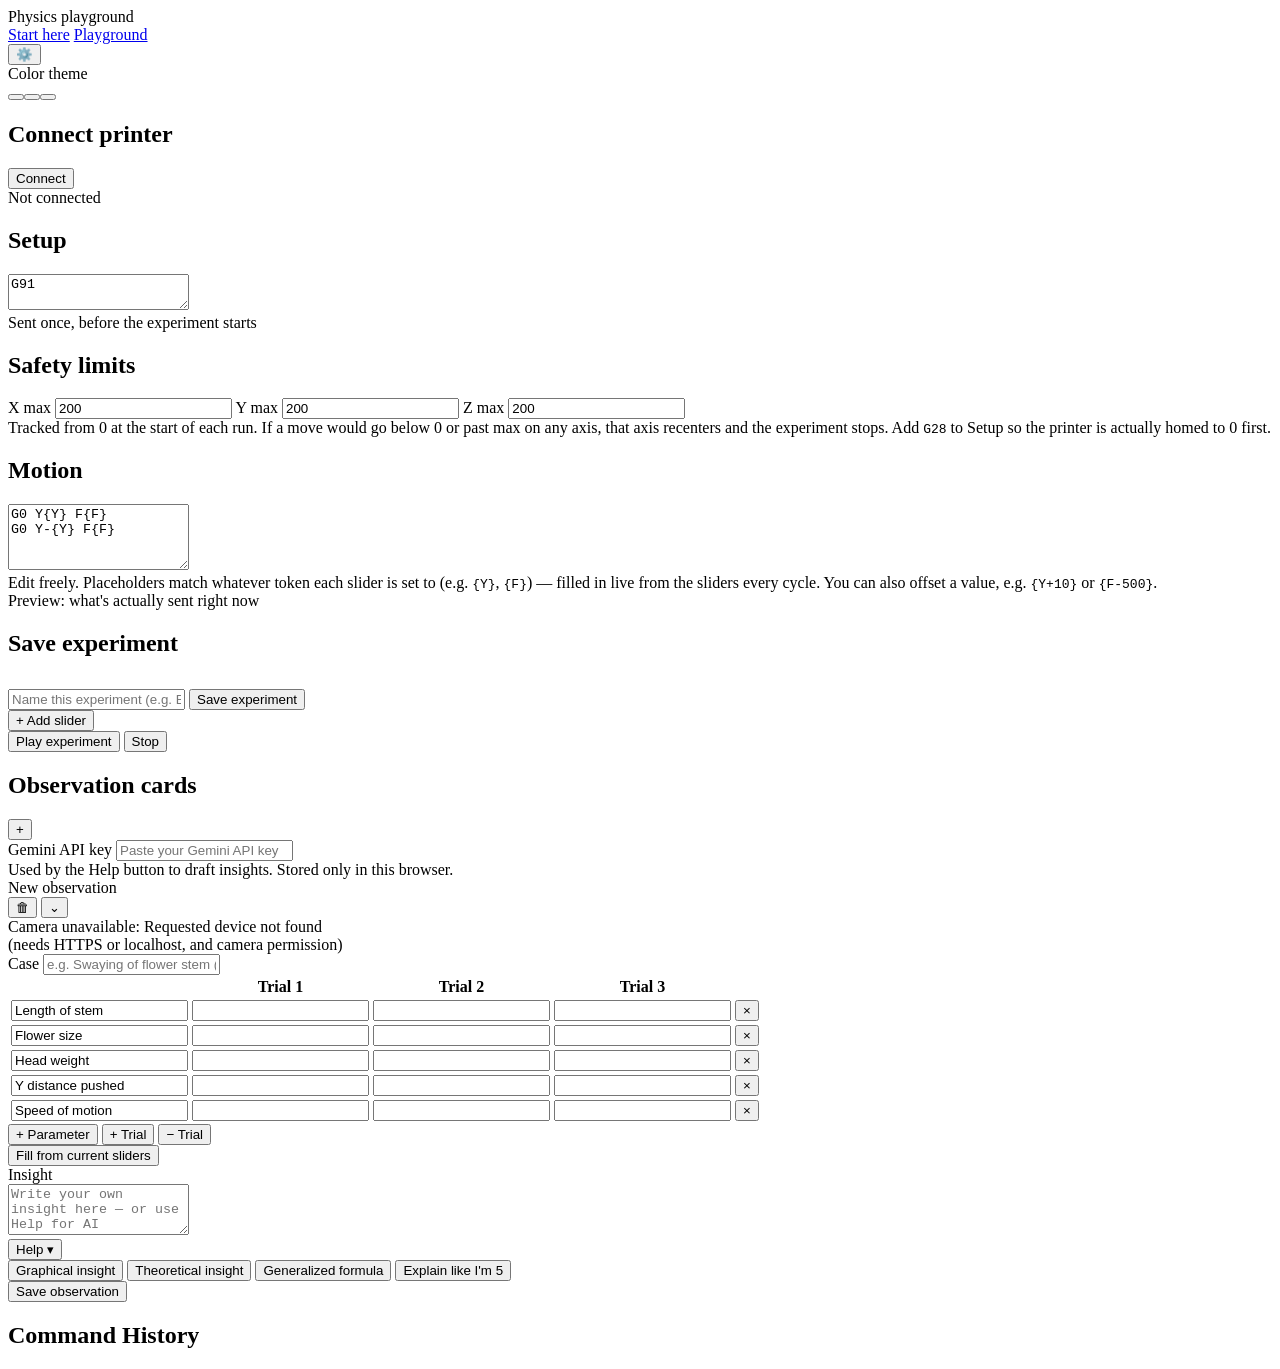
==== playground.html @ 81c15a63 "Rename playground (1).html to playground.html" ====
<!DOCTYPE html>
<html lang="en">
<head>
    <meta charset="utf-8" />
    <link rel="stylesheet" href="style.css">
    <link rel="preconnect" href="https://fonts.googleapis.com">
    <link rel="preconnect" href="https://fonts.gstatic.com" crossorigin>
    <link href="https://fonts.googleapis.com/css2?family=Open+Sans:wght@300;400;500;600;700&display=swap" rel="stylesheet">
    <title>Physics Playground</title>
    <script>
        // apply saved theme before first paint, so there's no flash of default colors
        (function(){
            try{
                var t = JSON.parse(localStorage.getItem("physicsPlaygroundTheme"));
                if(t){
                    document.documentElement.style.setProperty("--header-color", t.header);
                    document.documentElement.style.setProperty("--accent-color", t.accent);
                }
            }catch(e){}
        })();
    </script>
</head>
<body>

    <header class="topbar">
        <span class="topbar-title">Physics playground</span>
        <nav class="topnav">
            <a href="index.html" class="nav-pill nav-pill-filled">Start here</a>
            <a href="playground.html" class="nav-pill nav-pill-outline">Playground</a>
        </nav>
    </header>

    <div id="templateLabel" class="template-label"></div>

    <div class="grid">

        <!-- LEFT COLUMN -->
        <div class="col left-col">

            <div class="panel">
                <h2>Connect printer</h2>
                <button id="connectButton" class="outline-btn">Connect</button>
                <div id="connectStatus" class="status">Not connected</div>
            </div>

            <div class="panel">
                <h2>Setup</h2>
                <textarea id="setupInput" class="code-box" rows="2">G91</textarea>
                <div class="hint">Sent once, before the experiment starts</div>
            </div>

            <div class="panel">
                <h2>Safety limits</h2>
                <div class="limits-row">
                    <label>X max <input type="number" id="limitX" value="200"></label>
                    <label>Y max <input type="number" id="limitY" value="200"></label>
                    <label>Z max <input type="number" id="limitZ" value="200"></label>
                </div>
                <div class="hint">Tracked from 0 at the start of each run. If a move would go below 0 or past max on any axis, that axis recenters and the experiment stops. Add <code>G28</code> to Setup so the printer is actually homed to 0 first.</div>
            </div>

            <div class="panel">
                <h2>Motion</h2>
                <textarea id="motionInput" class="code-box" rows="4">G0 Y{Y} F{F}
G0 Y-{Y} F{F}</textarea>
                <div class="hint">Edit freely. Placeholders match whatever token each slider is set to (e.g. <code>{Y}</code>, <code>{F}</code>) — filled in live from the sliders every cycle. You can also offset a value, e.g. <code>{Y+10}</code> or <code>{F-500}</code>.</div>
                <div id="motionPreview" class="code-box motion-preview"></div>
                <div class="hint">Preview: what's actually sent right now</div>
            </div>

            <div class="panel">
                <h2>Save experiment</h2>
                <input type="text" id="experimentNameInput" class="case-input" placeholder="Name this experiment (e.g. Bridge sway test)">
                <button type="button" id="saveExperimentBtn" class="outline-btn" style="margin-top:12px;">Save experiment</button>
                <div id="saveExperimentStatus" class="hint"></div>
            </div>

        </div>

        <!-- RIGHT COLUMN -->
        <div class="col right-col">

            <div id="slidersContainer"></div>

            <button id="addSliderButton" type="button" class="add-slider-btn">+ Add slider</button>

            <div class="play-row">
                <button id="playButton" class="play-btn">Play experiment</button>
                <button id="stopButton" class="stop-btn">Stop</button>
            </div>

        </div>

        <!-- OBSERVATION COLUMN -->
        <div class="col obs-col">
            <div class="obs-header">
                <h2>Observation cards</h2>
                <button id="addCardButton" class="add-card-btn" title="Add new card">+</button>
            </div>
            <div class="ai-settings">
                <label for="geminiKey">Gemini API key</label>
                <input type="password" id="geminiKey" placeholder="Paste your Gemini API key">
                <div class="hint">Used by the Help button to draft insights. Stored only in this browser.</div>
            </div>
            <div id="cardsContainer"></div>
        </div>

    </div>

    <div class="panel console-panel">
        <h2>Command History</h2>
        <div id="console"></div>
    </div>

    <script src="theme.js"></script>
    <script src="sketch.js?v=16"></script>
    <script src="observation.js?v=14"></script>
</body>
</html>
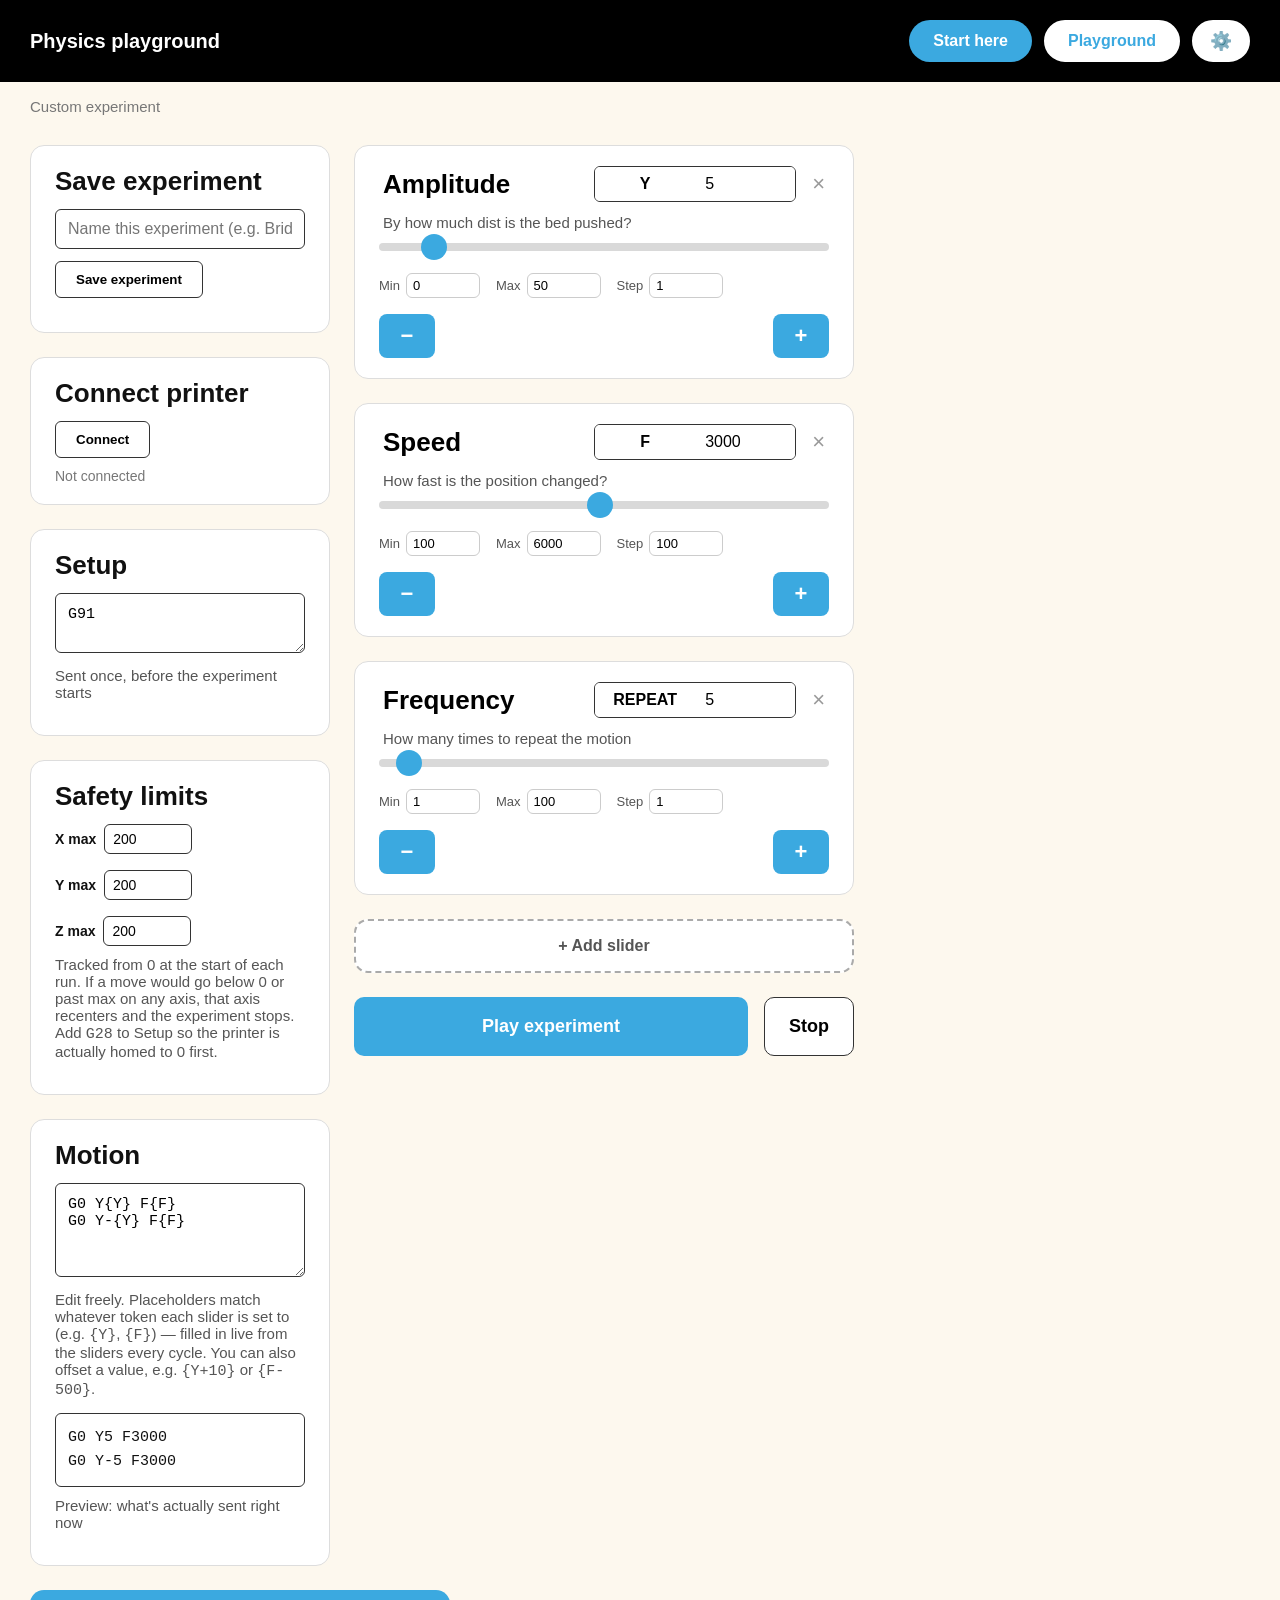
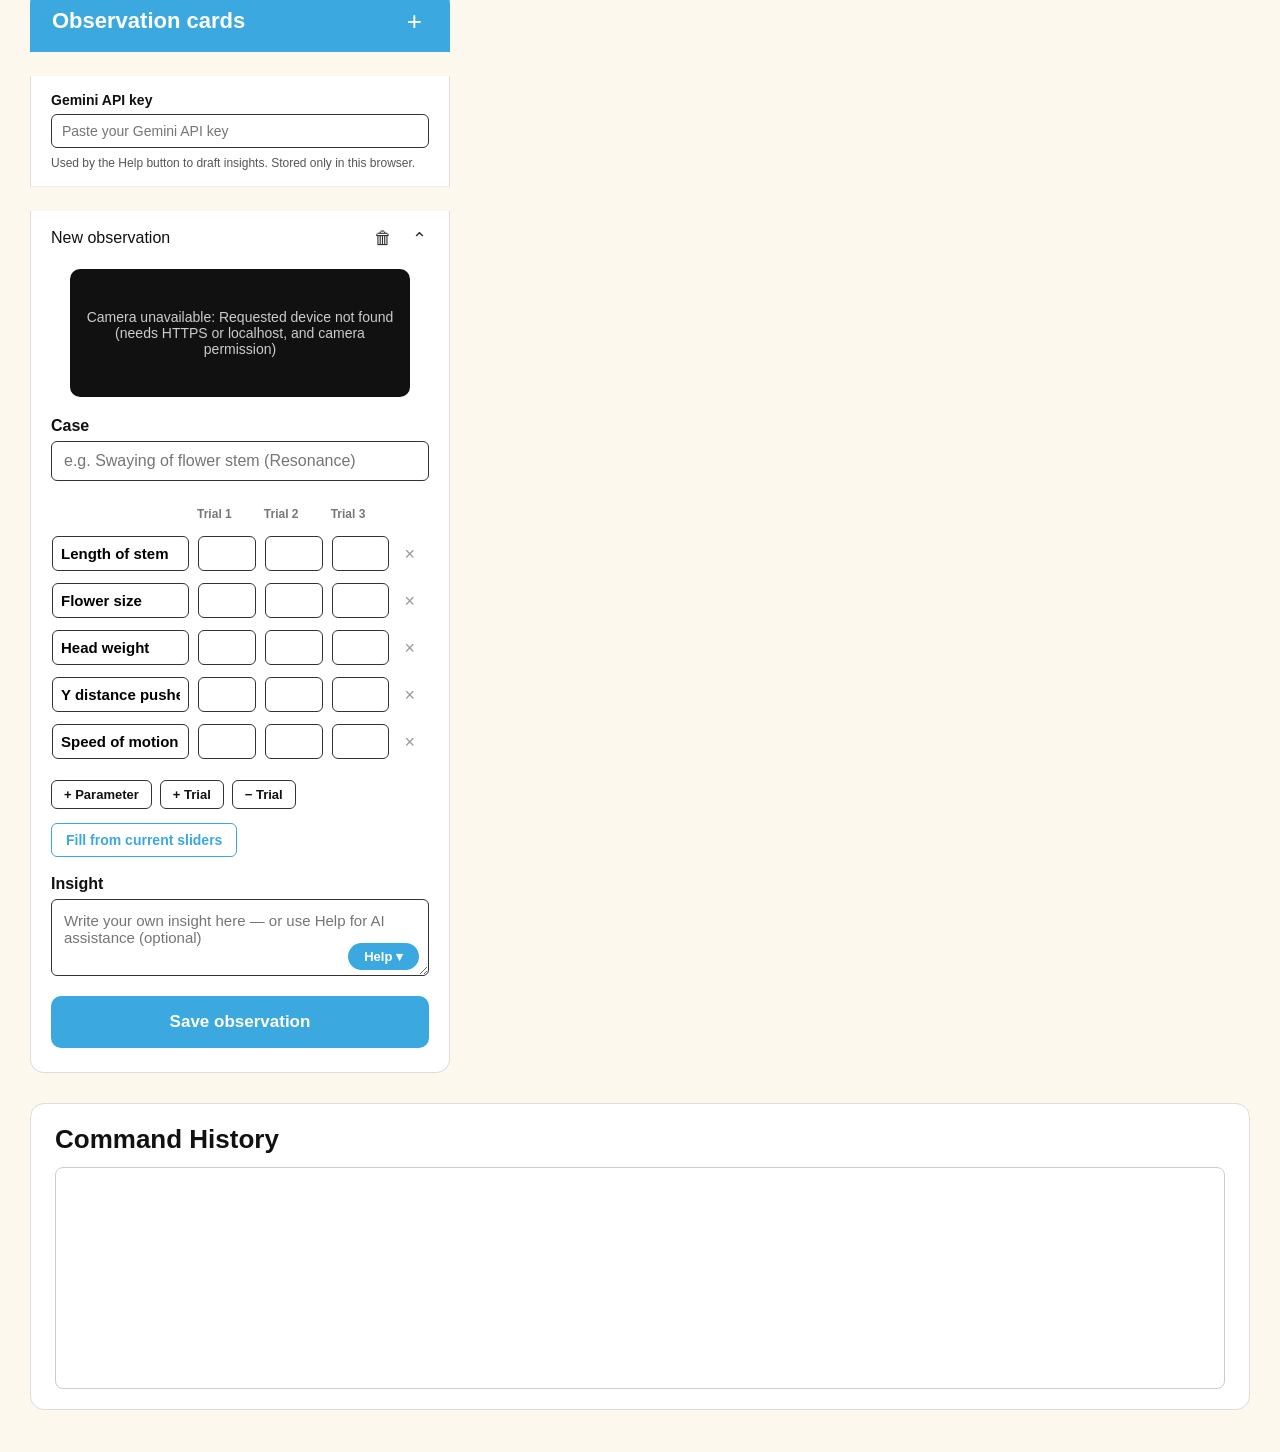
==== commit dcdd6a7f: "Add experiment saving feature to playground.html" ====
--- a/playground.html
+++ b/playground.html
@@ -38,6 +38,17 @@
         <div class="col left-col">
 
             <div class="panel">
+                <h2>Save experiment</h2>
+                <input type="text" id="experimentNameInput" class="case-input" placeholder="Name this experiment (e.g. Bridge sway test)">
+                <button type="button" id="saveExperimentBtn" class="outline-btn" style="margin-top:12px;">Save experiment</button>
+                <div class="saved-experiment-display" id="savedExperimentDisplay" style="display:none;">
+                    <span class="saved-experiment-name" id="savedExperimentName" title="Double-click to rename"></span>
+                    <div class="hint">Double-click the name to rename it</div>
+                </div>
+                <div id="saveExperimentStatus" class="hint"></div>
+            </div>
+
+            <div class="panel">
                 <h2>Connect printer</h2>
                 <button id="connectButton" class="outline-btn">Connect</button>
                 <div id="connectStatus" class="status">Not connected</div>
@@ -66,13 +77,6 @@
                 <div class="hint">Edit freely. Placeholders match whatever token each slider is set to (e.g. <code>{Y}</code>, <code>{F}</code>) — filled in live from the sliders every cycle. You can also offset a value, e.g. <code>{Y+10}</code> or <code>{F-500}</code>.</div>
                 <div id="motionPreview" class="code-box motion-preview"></div>
                 <div class="hint">Preview: what's actually sent right now</div>
-            </div>
-
-            <div class="panel">
-                <h2>Save experiment</h2>
-                <input type="text" id="experimentNameInput" class="case-input" placeholder="Name this experiment (e.g. Bridge sway test)">
-                <button type="button" id="saveExperimentBtn" class="outline-btn" style="margin-top:12px;">Save experiment</button>
-                <div id="saveExperimentStatus" class="hint"></div>
             </div>
 
         </div>
@@ -113,7 +117,7 @@
     </div>
 
     <script src="theme.js"></script>
-    <script src="sketch.js?v=16"></script>
+    <script src="sketch.js?v=17"></script>
     <script src="observation.js?v=14"></script>
 </body>
 </html>
--- a/style.css
+++ b/style.css
@@ -0,0 +1,1074 @@
+:root {
+    --header-color: #000000;
+    --accent-color: #3ba9e0;
+}
+
+html, body {
+    margin: 0;
+    padding: 0;
+}
+
+body {
+    font-family: "Open Sans", sans-serif;
+    background: #fdf8ee;
+    color: #111;
+}
+
+.topbar {
+    background: var(--header-color);
+    color: #fff;
+    padding: 20px 30px;
+    font-size: 20px;
+    font-weight: 600;
+    display: flex;
+    align-items: center;
+    justify-content: space-between;
+    flex-wrap: wrap;
+    gap: 16px;
+}
+
+.topnav {
+    display: flex;
+    gap: 12px;
+}
+
+.nav-pill {
+    display: inline-block;
+    padding: 10px 22px;
+    border-radius: 30px;
+    font-size: 16px;
+    font-weight: 700;
+    text-decoration: none;
+    cursor: pointer;
+    border: 2px solid transparent;
+}
+
+.nav-pill-outline {
+    background: #fff;
+    color: var(--accent-color);
+    border-color: #fff;
+}
+
+.nav-pill-outline:hover {
+    background: #f0f0f0;
+}
+
+.nav-pill-filled {
+    background: var(--accent-color);
+    color: #fff;
+}
+
+.nav-pill-filled:hover {
+    filter: brightness(0.9);
+}
+
+.template-label {
+    padding: 16px 30px 0 30px;
+    font-size: 15px;
+    color: #777;
+}
+
+.template-label:empty {
+    display: none;
+}
+
+.settings-dropdown {
+    position: relative;
+}
+
+.settings-btn {
+    background: #fff;
+    color: #111;
+    border: 2px solid #fff;
+    font-size: 18px;
+    padding: 8px 16px;
+}
+
+.settings-btn:hover {
+    background: #f0f0f0;
+}
+
+.settings-menu {
+    display: none;
+    position: absolute;
+    top: calc(100% + 8px);
+    right: 0;
+    background: #fff;
+    border: 1px solid #ddd;
+    border-radius: 10px;
+    padding: 16px;
+    box-shadow: 0 6px 18px rgba(0,0,0,0.15);
+    z-index: 20;
+    min-width: 200px;
+}
+
+.settings-menu.open {
+    display: block;
+}
+
+.settings-menu-label {
+    font-weight: 700;
+    font-size: 13px;
+    color: #555;
+    margin-bottom: 12px;
+}
+
+.theme-swatch-row {
+    display: flex;
+    gap: 10px;
+}
+
+.theme-swatch {
+    border: 2px solid #ddd;
+    border-radius: 8px;
+    overflow: hidden;
+    display: flex;
+    width: 48px;
+    height: 34px;
+    padding: 0;
+    cursor: pointer;
+}
+
+.theme-swatch:hover {
+    border-color: #999;
+}
+
+.swatch-half {
+    flex: 1;
+}
+
+.topbar-title {
+    white-space: nowrap;
+}
+
+.page-heading {
+    color: #000;
+    font-size: 28px;
+    font-weight: 700;
+    padding: 40px 40px 10px 40px;
+    margin: 0;
+}
+
+.template-grid {
+    display: flex;
+    gap: 30px;
+    padding: 30px 40px 60px 40px;
+    flex-wrap: wrap;
+    align-items: stretch;
+}
+
+.template-card {
+    background: #fff;
+    border: 1px solid #ddd;
+    border-radius: 16px;
+    padding: 30px;
+    width: 340px;
+    display: flex;
+    flex-direction: column;
+    position: relative;
+}
+
+.delete-experiment-btn {
+    position: absolute;
+    top: 16px;
+    right: 16px;
+    background: none;
+    border: none;
+    color: #999;
+    font-size: 22px;
+    cursor: pointer;
+    line-height: 1;
+    padding: 2px 6px;
+}
+
+.delete-experiment-btn:hover {
+    color: #d33;
+}
+
+.template-art-placeholder {
+    display: flex;
+    align-items: center;
+    justify-content: center;
+}
+
+.placeholder-icon {
+    font-size: 48px;
+}
+
+.template-card h2 {
+    margin: 0 0 8px 0;
+    font-size: 26px;
+    font-weight: 700;
+}
+
+.template-desc {
+    color: #555;
+    margin: 0 0 20px 0;
+    font-size: 15px;
+}
+
+.template-art {
+    background: #fafafa;
+    border-radius: 10px;
+    overflow: hidden;
+    margin-bottom: 24px;
+    aspect-ratio: 4 / 3;
+}
+
+.template-art svg,
+.template-art img {
+    width: 100%;
+    height: 100%;
+    display: block;
+    object-fit: contain;
+}
+
+.template-play-btn {
+    display: block;
+    text-align: center;
+    text-decoration: none;
+    background: var(--accent-color);
+    color: #fff;
+    border-radius: 10px;
+    padding: 16px;
+    font-size: 17px;
+    font-weight: 700;
+    margin-top: auto;
+}
+
+.template-play-btn:hover {
+    filter: brightness(0.9);
+}
+
+.template-card-blank {
+    align-items: center;
+    justify-content: center;
+    text-align: center;
+    min-height: 260px;
+}
+
+.template-card-blank h2 {
+    font-size: 22px;
+}
+
+.template-blank-plus {
+    display: flex;
+    align-items: center;
+    justify-content: center;
+    text-decoration: none;
+    color: #111;
+    font-size: 56px;
+    font-weight: 700;
+    width: 80px;
+    height: 80px;
+    margin-top: 30px;
+}
+
+.template-blank-plus:hover {
+    color: #3ba9e0;
+}
+
+.grid {
+    display: flex;
+    gap: 24px;
+    padding: 30px;
+    align-items: flex-start;
+    flex-wrap: wrap;
+}
+
+.col {
+    display: flex;
+    flex-direction: column;
+    gap: 24px;
+}
+
+#slidersContainer {
+    display: flex;
+    flex-direction: column;
+    gap: 24px;
+}
+
+.left-col {
+    width: 300px;
+}
+
+.right-col {
+    width: 500px;
+}
+
+.panel {
+    border: 1px solid #ddd;
+    border-radius: 14px;
+    padding: 20px 24px;
+    background: #fff;
+}
+
+.panel h2 {
+    margin: 0 0 12px 0;
+    font-size: 26px;
+    font-weight: 700;
+}
+
+.panel-header {
+    display: flex;
+    align-items: center;
+    justify-content: space-between;
+    gap: 12px;
+}
+
+.panel-header h2 {
+    margin: 0;
+}
+
+.slider-title-input {
+    border: none;
+    background: transparent;
+    font-size: 26px;
+    font-weight: 700;
+    font-family: inherit;
+    flex: 1;
+    min-width: 0;
+    padding: 2px 4px;
+    border-radius: 6px;
+}
+
+.slider-title-input:focus {
+    outline: 2px solid var(--accent-color);
+    background: #fff;
+}
+
+.slider-token-input {
+    background: #fff;
+    border: none;
+    border-right: 1px solid #333;
+    padding: 8px 10px;
+    font-weight: 700;
+    width: 44px;
+    text-align: center;
+    font-family: inherit;
+    font-size: 16px;
+}
+
+.slider-token-input:focus {
+    outline: 2px solid var(--accent-color);
+}
+
+.delete-slider-btn {
+    background: none;
+    border: none;
+    color: #999;
+    font-size: 22px;
+    cursor: pointer;
+    padding: 0 4px;
+    line-height: 1;
+    flex-shrink: 0;
+}
+
+.delete-slider-btn:hover {
+    color: #d33;
+}
+
+.slider-hint-input {
+    display: block;
+    width: 100%;
+    box-sizing: border-box;
+    border: none;
+    background: transparent;
+    color: #555;
+    font-family: inherit;
+    font-size: 15px;
+    margin: 10px 0 4px 0;
+    padding: 2px 4px;
+    border-radius: 6px;
+}
+
+.slider-hint-input:focus {
+    outline: 2px solid var(--accent-color);
+    background: #fff;
+}
+
+.slider-minmax-row {
+    display: flex;
+    gap: 16px;
+    margin: 4px 0 16px 0;
+    font-size: 13px;
+    color: #555;
+}
+
+.slider-minmax-row label {
+    display: flex;
+    align-items: center;
+    gap: 6px;
+}
+
+.slider-minmax-row input {
+    width: 60px;
+    border: 1px solid #ccc;
+    border-radius: 6px;
+    padding: 4px 6px;
+    font-family: inherit;
+    font-size: 13px;
+}
+
+.add-slider-btn {
+    width: 100%;
+    background: #fff;
+    border: 2px dashed #aaa;
+    color: #555;
+    border-radius: 14px;
+    padding: 16px;
+    font-size: 16px;
+    font-weight: 600;
+    cursor: pointer;
+}
+
+.add-slider-btn:hover {
+    background: #f5f5f5;
+    border-color: var(--accent-color);
+    color: var(--accent-color);
+}
+
+.value-box {
+    display: flex;
+    align-items: stretch;
+    border: 1px solid #333;
+    border-radius: 6px;
+    overflow: hidden;
+}
+
+.value-label {
+    background: #fff;
+    border-right: 1px solid #333;
+    padding: 8px 12px;
+    font-weight: 700;
+    display: flex;
+    align-items: center;
+}
+
+.value-box input {
+    border: none;
+    width: 80px;
+    padding: 8px 10px;
+    font-family: inherit;
+    font-size: 16px;
+}
+
+.value-box input:focus {
+    outline: 2px solid var(--accent-color);
+}
+
+.hint {
+    color: #555;
+    margin: 10px 0 14px 0;
+    font-size: 15px;
+}
+
+.slider-range {
+    -webkit-appearance: none;
+    width: 100%;
+    height: 8px;
+    border-radius: 4px;
+    background: #d9d9d9;
+    outline: none;
+    margin: 6px 0 18px 0;
+}
+
+.slider-range::-webkit-slider-thumb {
+    -webkit-appearance: none;
+    width: 26px;
+    height: 26px;
+    border-radius: 50%;
+    background: var(--accent-color);
+    cursor: pointer;
+    border: none;
+}
+
+.slider-range::-moz-range-thumb {
+    width: 26px;
+    height: 26px;
+    border-radius: 50%;
+    background: var(--accent-color);
+    cursor: pointer;
+    border: none;
+}
+
+.slider-buttons {
+    display: flex;
+    justify-content: space-between;
+}
+
+.step-btn {
+    background: var(--accent-color);
+    color: #fff;
+    border: none;
+    border-radius: 8px;
+    width: 56px;
+    height: 44px;
+    font-size: 22px;
+    font-weight: 700;
+    cursor: pointer;
+}
+
+.step-btn:hover {
+    filter: brightness(0.9);
+}
+
+.outline-btn {
+    background: #fff;
+    border: 1px solid #333;
+    border-radius: 6px;
+    padding: 10px 20px;
+    font-weight: 600;
+    cursor: pointer;
+}
+
+.outline-btn:hover {
+    background: #f0f0f0;
+}
+
+.status {
+    margin-top: 10px;
+    font-size: 14px;
+    color: #777;
+}
+
+.limits-row {
+    display: flex;
+    gap: 16px;
+    margin-bottom: 10px;
+    flex-wrap: wrap;
+}
+
+.limits-row label {
+    display: flex;
+    align-items: center;
+    gap: 8px;
+    font-size: 14px;
+    font-weight: 600;
+}
+
+.limits-row input {
+    width: 70px;
+    border: 1px solid #333;
+    border-radius: 6px;
+    padding: 6px 8px;
+    font-family: inherit;
+    font-size: 14px;
+}
+
+.code-box {
+    width: 100%;
+    box-sizing: border-box;
+    border: 1px solid #333;
+    border-radius: 6px;
+    padding: 12px;
+    font-family: monospace;
+    font-size: 15px;
+    background: #fff;
+    resize: vertical;
+    white-space: pre;
+}
+
+.motion-preview {
+    white-space: pre-line;
+    line-height: 1.6;
+}
+
+.play-row {
+    display: flex;
+    gap: 16px;
+}
+
+.play-btn {
+    flex: 1;
+    background: var(--accent-color);
+    color: #fff;
+    border: none;
+    border-radius: 10px;
+    padding: 18px 24px;
+    font-size: 18px;
+    font-weight: 700;
+    cursor: pointer;
+}
+
+.play-btn:hover {
+    filter: brightness(0.9);
+}
+
+.play-btn:disabled {
+    background: #999;
+    cursor: not-allowed;
+}
+
+.stop-btn {
+    background: #fff;
+    color: #000;
+    border: 1px solid #333;
+    border-radius: 10px;
+    padding: 18px 24px;
+    font-size: 18px;
+    font-weight: 700;
+    cursor: pointer;
+}
+
+.console-panel {
+    margin: 0 30px 40px 30px;
+}
+
+#console {
+    height: 200px;
+    border: 1px solid #ccc;
+    border-radius: 8px;
+    padding: 10px;
+    overflow-y: auto;
+    background: #fff;
+    font-family: monospace;
+    font-size: 14px;
+}
+
+/* ---------------- Observation cards ---------------- */
+
+.obs-col {
+    width: 420px;
+}
+
+.obs-header {
+    background: var(--accent-color);
+    color: #fff;
+    border-radius: 14px 14px 0 0;
+    padding: 18px 22px;
+    display: flex;
+    align-items: center;
+    justify-content: space-between;
+}
+
+.obs-header h2 {
+    margin: 0;
+    font-size: 22px;
+    font-weight: 700;
+}
+
+.add-card-btn {
+    background: transparent;
+    border: none;
+    color: #fff;
+    font-size: 26px;
+    line-height: 1;
+    cursor: pointer;
+    padding: 0 6px;
+}
+
+.add-card-btn:hover {
+    opacity: 0.8;
+}
+
+.ai-settings {
+    background: #fff;
+    border-left: 1px solid #ddd;
+    border-right: 1px solid #ddd;
+    border-bottom: 1px solid #eee;
+    padding: 16px 20px;
+}
+
+.ai-settings label {
+    display: block;
+    font-weight: 700;
+    font-size: 14px;
+    margin-bottom: 6px;
+}
+
+.ai-settings input {
+    width: 100%;
+    box-sizing: border-box;
+    border: 1px solid #333;
+    border-radius: 6px;
+    padding: 8px 10px;
+    font-family: inherit;
+    font-size: 14px;
+}
+
+.ai-settings .hint {
+    font-size: 12px;
+    margin: 8px 0 0 0;
+}
+
+#cardsContainer {
+    border: 1px solid #ddd;
+    border-top: none;
+    border-radius: 0 0 14px 14px;
+    background: #fff;
+    overflow: hidden;
+}
+
+.obs-card {
+    border-bottom: 1px solid #eee;
+}
+
+.obs-card:last-child {
+    border-bottom: none;
+}
+
+.obs-card-header {
+    display: flex;
+    align-items: center;
+    justify-content: space-between;
+    gap: 12px;
+    padding: 16px 20px;
+    cursor: pointer;
+}
+
+.obs-card-title {
+    font-size: 16px;
+    color: #111;
+    overflow: hidden;
+    text-overflow: ellipsis;
+    white-space: nowrap;
+    flex: 1;
+}
+
+.obs-card-actions {
+    display: flex;
+    align-items: center;
+    gap: 16px;
+    flex-shrink: 0;
+}
+
+.delete-btn,
+.toggle-btn {
+    background: none;
+    border: none;
+    cursor: pointer;
+    font-size: 18px;
+    color: #333;
+    padding: 2px;
+    line-height: 1;
+}
+
+.delete-btn:hover {
+    color: #d33;
+}
+
+.toggle-btn {
+    transition: transform 0.15s ease;
+    display: inline-block;
+}
+
+.obs-card:not(.collapsed) .toggle-btn {
+    transform: rotate(180deg);
+}
+
+.obs-card-body {
+    padding: 4px 20px 24px 20px;
+}
+
+.obs-card.collapsed .obs-card-body {
+    display: none;
+}
+
+.obs-card.saved {
+    background: #fafffa;
+}
+
+.obs-video-wrap {
+    position: relative;
+    width: 100%;
+    max-width: 340px;
+    margin: 0 auto 20px auto;
+    background: #111;
+    border-radius: 10px;
+    overflow: hidden;
+}
+
+.obs-video {
+    width: 100%;
+    display: block;
+    aspect-ratio: 3 / 4;
+    object-fit: cover;
+    background: #111;
+}
+
+.record-btn {
+    position: absolute;
+    bottom: 14px;
+    left: 50%;
+    transform: translateX(-50%);
+    width: 46px;
+    height: 46px;
+    border-radius: 50%;
+    background: #d33;
+    border: 3px solid #fff;
+    cursor: pointer;
+}
+
+.record-btn.recording {
+    background: #d33;
+    animation: pulse 1s infinite;
+}
+
+@keyframes pulse {
+    0%   { box-shadow: 0 0 0 0 rgba(221,51,51,0.6); }
+    70%  { box-shadow: 0 0 0 12px rgba(221,51,51,0); }
+    100% { box-shadow: 0 0 0 0 rgba(221,51,51,0); }
+}
+
+.record-timer {
+    position: absolute;
+    top: 10px;
+    right: 12px;
+    background: rgba(0,0,0,0.6);
+    color: #fff;
+    padding: 2px 8px;
+    border-radius: 6px;
+    font-family: monospace;
+    font-size: 13px;
+}
+
+.camera-error {
+    color: #ccc;
+    text-align: center;
+    padding: 40px 12px;
+    font-size: 14px;
+}
+
+.obs-field {
+    margin-bottom: 16px;
+}
+
+.obs-field label {
+    display: block;
+    font-weight: 700;
+    margin-bottom: 6px;
+}
+
+.case-input {
+    width: 100%;
+    box-sizing: border-box;
+    border: 1px solid #333;
+    border-radius: 6px;
+    padding: 10px 12px;
+    font-family: inherit;
+    font-size: 16px;
+}
+
+.obs-table {
+    width: 100%;
+    border-collapse: separate;
+    border-spacing: 0 10px;
+    margin-bottom: 10px;
+}
+
+.obs-thead-row th {
+    text-align: left;
+    font-size: 12px;
+    color: #777;
+    font-weight: 600;
+    padding: 0 8px 4px 0;
+}
+
+.obs-table td {
+    padding-right: 8px;
+    vertical-align: middle;
+}
+
+.obs-table input {
+    width: 100%;
+    box-sizing: border-box;
+    border: 1px solid #333;
+    border-radius: 6px;
+    padding: 8px;
+    font-family: inherit;
+    font-size: 15px;
+}
+
+.param-label {
+    font-weight: 700;
+    min-width: 120px;
+}
+
+.remove-row-btn {
+    background: none;
+    border: none;
+    color: #999;
+    font-size: 18px;
+    cursor: pointer;
+    padding: 4px 6px;
+    line-height: 1;
+}
+
+.remove-row-btn:hover {
+    color: #d33;
+}
+
+.obs-table-controls {
+    display: flex;
+    gap: 8px;
+    margin-bottom: 14px;
+    flex-wrap: wrap;
+}
+
+.add-row-btn,
+.add-col-btn,
+.remove-col-btn {
+    background: #fff;
+    border: 1px solid #333;
+    color: #111;
+    border-radius: 6px;
+    padding: 6px 12px;
+    font-size: 13px;
+    font-weight: 600;
+    cursor: pointer;
+}
+
+.add-row-btn:hover,
+.add-col-btn:hover,
+.remove-col-btn:hover {
+    background: #f0f0f0;
+}
+
+.fill-btn {
+    background: #fff;
+    border: 1px solid var(--accent-color);
+    color: var(--accent-color);
+    border-radius: 6px;
+    padding: 8px 14px;
+    font-size: 14px;
+    font-weight: 600;
+    cursor: pointer;
+    margin-bottom: 18px;
+}
+
+.fill-btn:hover {
+    background: color-mix(in srgb, var(--accent-color) 12%, white);
+}
+
+.insight-wrap {
+    position: relative;
+}
+
+.insight-input {
+    width: 100%;
+    box-sizing: border-box;
+    border: 1px solid #333;
+    border-radius: 6px;
+    padding: 12px;
+    font-family: inherit;
+    font-size: 15px;
+    resize: vertical;
+}
+
+.help-dropdown {
+    position: absolute;
+    bottom: 10px;
+    right: 10px;
+}
+
+.help-btn {
+    background: var(--accent-color);
+    color: #fff;
+    border: none;
+    border-radius: 20px;
+    padding: 6px 16px;
+    font-size: 13px;
+    font-weight: 700;
+    cursor: pointer;
+}
+
+.help-btn:hover {
+    filter: brightness(0.9);
+}
+
+.help-btn:disabled {
+    background: #9ecde6;
+    cursor: default;
+}
+
+.help-menu {
+    display: none;
+    flex-direction: column;
+    position: absolute;
+    bottom: calc(100% + 8px);
+    right: 0;
+    background: #fff;
+    border: 1px solid #ddd;
+    border-radius: 10px;
+    box-shadow: 0 6px 18px rgba(0,0,0,0.15);
+    min-width: 200px;
+    overflow: hidden;
+    z-index: 10;
+}
+
+.help-menu.open {
+    display: flex;
+}
+
+.help-menu-item {
+    background: #fff;
+    border: none;
+    text-align: left;
+    padding: 10px 14px;
+    font-size: 14px;
+    font-family: inherit;
+    cursor: pointer;
+}
+
+.help-menu-item:hover {
+    background: #eaf7ff;
+}
+
+.save-obs-btn {
+    display: block;
+    width: 100%;
+    background: var(--accent-color);
+    color: #fff;
+    border: none;
+    border-radius: 10px;
+    padding: 16px;
+    font-size: 17px;
+    font-weight: 700;
+    cursor: pointer;
+}
+
+.save-obs-btn:disabled {
+    background: #2e7d32;
+    cursor: default;
+}
+
+.download-link {
+    display: inline-block;
+    margin-top: 14px;
+    color: var(--accent-color);
+    font-weight: 600;
+    text-decoration: none;
+}
+
+.download-link:hover {
+    text-decoration: underline;
+}
+
+.upload-drive-btn {
+    display: block;
+    width: 100%;
+    background: #fff;
+    border: 1px solid #333;
+    color: #111;
+    border-radius: 8px;
+    padding: 10px 14px;
+    font-size: 14px;
+    font-weight: 600;
+    cursor: pointer;
+    margin-top: 10px;
+}
+
+.upload-drive-btn:hover {
+    background: #f0f0f0;
+}
+
+.upload-drive-btn:disabled {
+    background: #eee;
+    color: #999;
+    cursor: default;
+}
+
+[readonly] {
+    background: #f6f6f6;
+}
